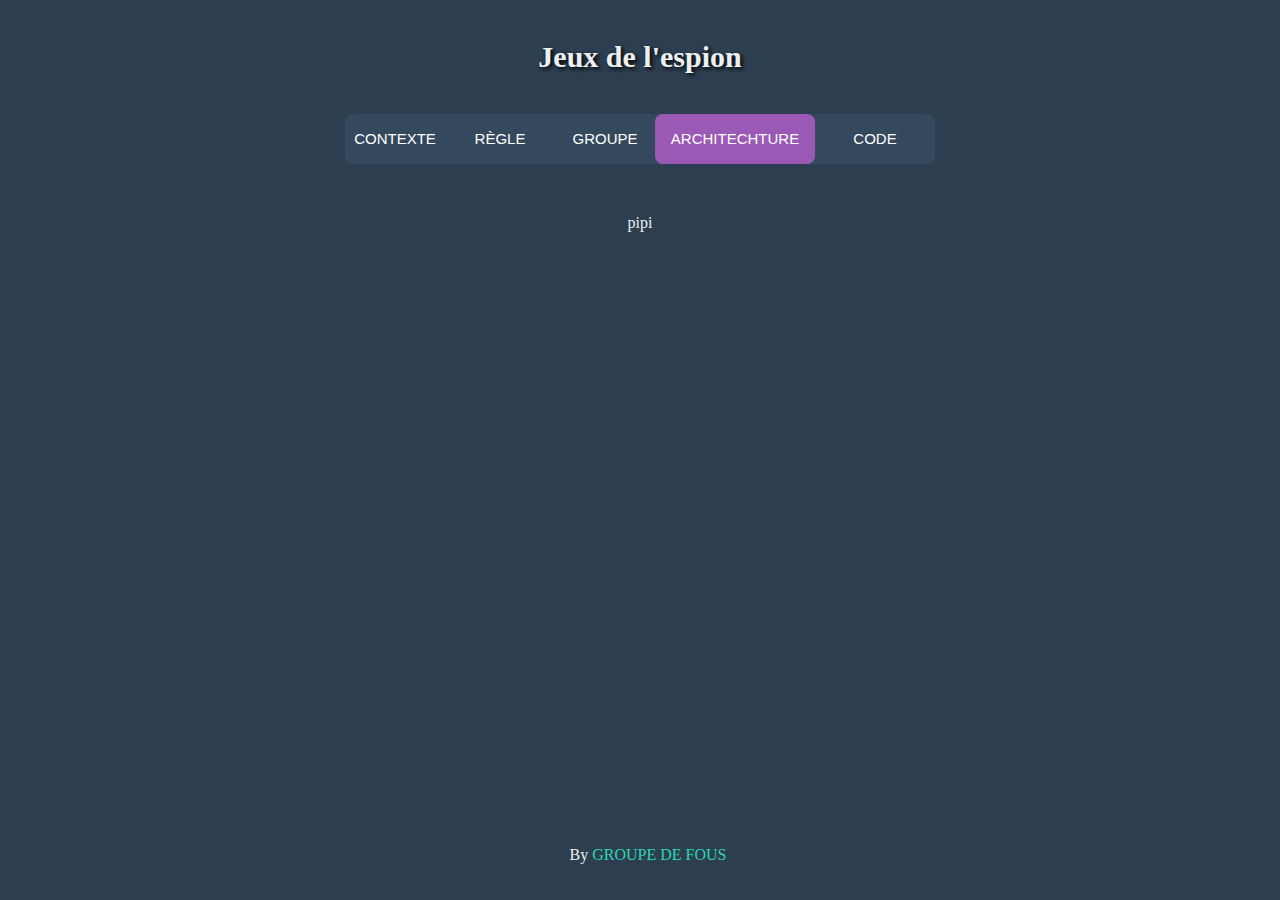
==== docs/archi.html @ 46669f70 "site sans contenu (fonctionnel)" ====
<!DOCTYPE html PUBLIC "-//W3C//DTD HTML 4.01//EN">
<html>
<link rel="stylesheet" href="index.css">
<header>
  <h1>Jeux de l'espion</h1>

  <nav>
    <a href="index.html">Contexte</a>
    <a href="regle.html">Règle</a>
    <a href="groupe.html">groupe</a>
    <a href="archi.html">architechture</a>
    <a href="code.html">Code</a>
    <div class="animation start-portefolio"></div>


  </nav>

</header>

<body>


<p> pipi</p>


</body>
<footer>
  <p>
    By <span>GROUPE DE FOUS</span>
  </p>
</footer>

</html>
---- docs/index.css ----
nav {
    margin: 27px auto 0;
  
    position: relative;
    width: 590px;
    height: 50px;
    background-color: #34495e;
    border-radius: 8px;
    font-size: 0;
  }
  nav a {
    line-height: 50px;
    height: 100%;
    font-size: 15px;
    display: inline-block;
    position: relative;
    z-index: 1;
    text-decoration: none;
    text-transform: uppercase;
    text-align: center;
    color: white;
    cursor: pointer;
  }
  nav .animation {
    position: absolute;
    height: 100%;
    top: 0;
    z-index: 0;
    transition: all .5s ease 0s;
    border-radius: 8px;
  }
  a:nth-child(1) {
    width: 100px;
  }
  a:nth-child(2) {
    width: 110px;
  }
  a:nth-child(3) {
    width: 100px;
  }
  a:nth-child(4) {
    width: 160px;
  }
  a:nth-child(5) {
    width: 120px;
  }
  nav .start-home, a:nth-child(1):hover~.animation {
    width: 100px;
    left: 0;
    background-color: #1abc9c;
  }

  nav .start-regle, a:nth-child(2):hover~.animation {
    width: 100px;
    left: 110px;
    background-color: #e74c3c;
  }
  
  nav .start-blog, a:nth-child(3):hover~.animation {
    width: 100px;
    left: 210px;
    background-color: #3498db;
  }
  nav .start-portefolio, a:nth-child(4):hover~.animation {
    width: 160px;
    left: 310px;
    background-color: #9b59b6;
  }
  nav .start-contact, a:nth-child(5):hover~.animation {
    width: 120px;
    left: 470px;
    background-color: #e67e22;
  }
  
  body {
    font-size: 12px;
    font-family: sans-serif;
    background: #2c3e50;
  }
  h1 {
    text-align: center;
    margin: 40px 0 40px;
    text-align: center;
    font-size: 30px;
    color: #ecf0f1;
    text-shadow: 2px 2px 4px #000000;
    font-family: 'Cherry Swash', cursive;
  }

h2 {
  margin-left: 75px;
  margin: 40px 0 40px;
  text-align: left;
  font-size: 30px;
  color: #ecf0f1;
  text-shadow: 2px 2px 4px #000000;
  font-family: 'Cherry Swash', cursive;
}
  
  p {
    
      bottom: 20px;
      width: 100%;
      text-align: center;
      color: #ecf0f1;
      font-family: 'Cherry Swash',cursive;
      font-size: 16px;
  }
  
  span {
      color: #2BD6B4;
  }

  header {
  
 

    margin-bottom :50px;

    
  }

  body {
   

    
  }

  footer {
    position: absolute;
    bottom: 20px;
    width: 100%;
    text-align: center;
    color: #ecf0f1;
    font-family: 'Cherry Swash',cursive;
    font-size: 16px;

    
  }
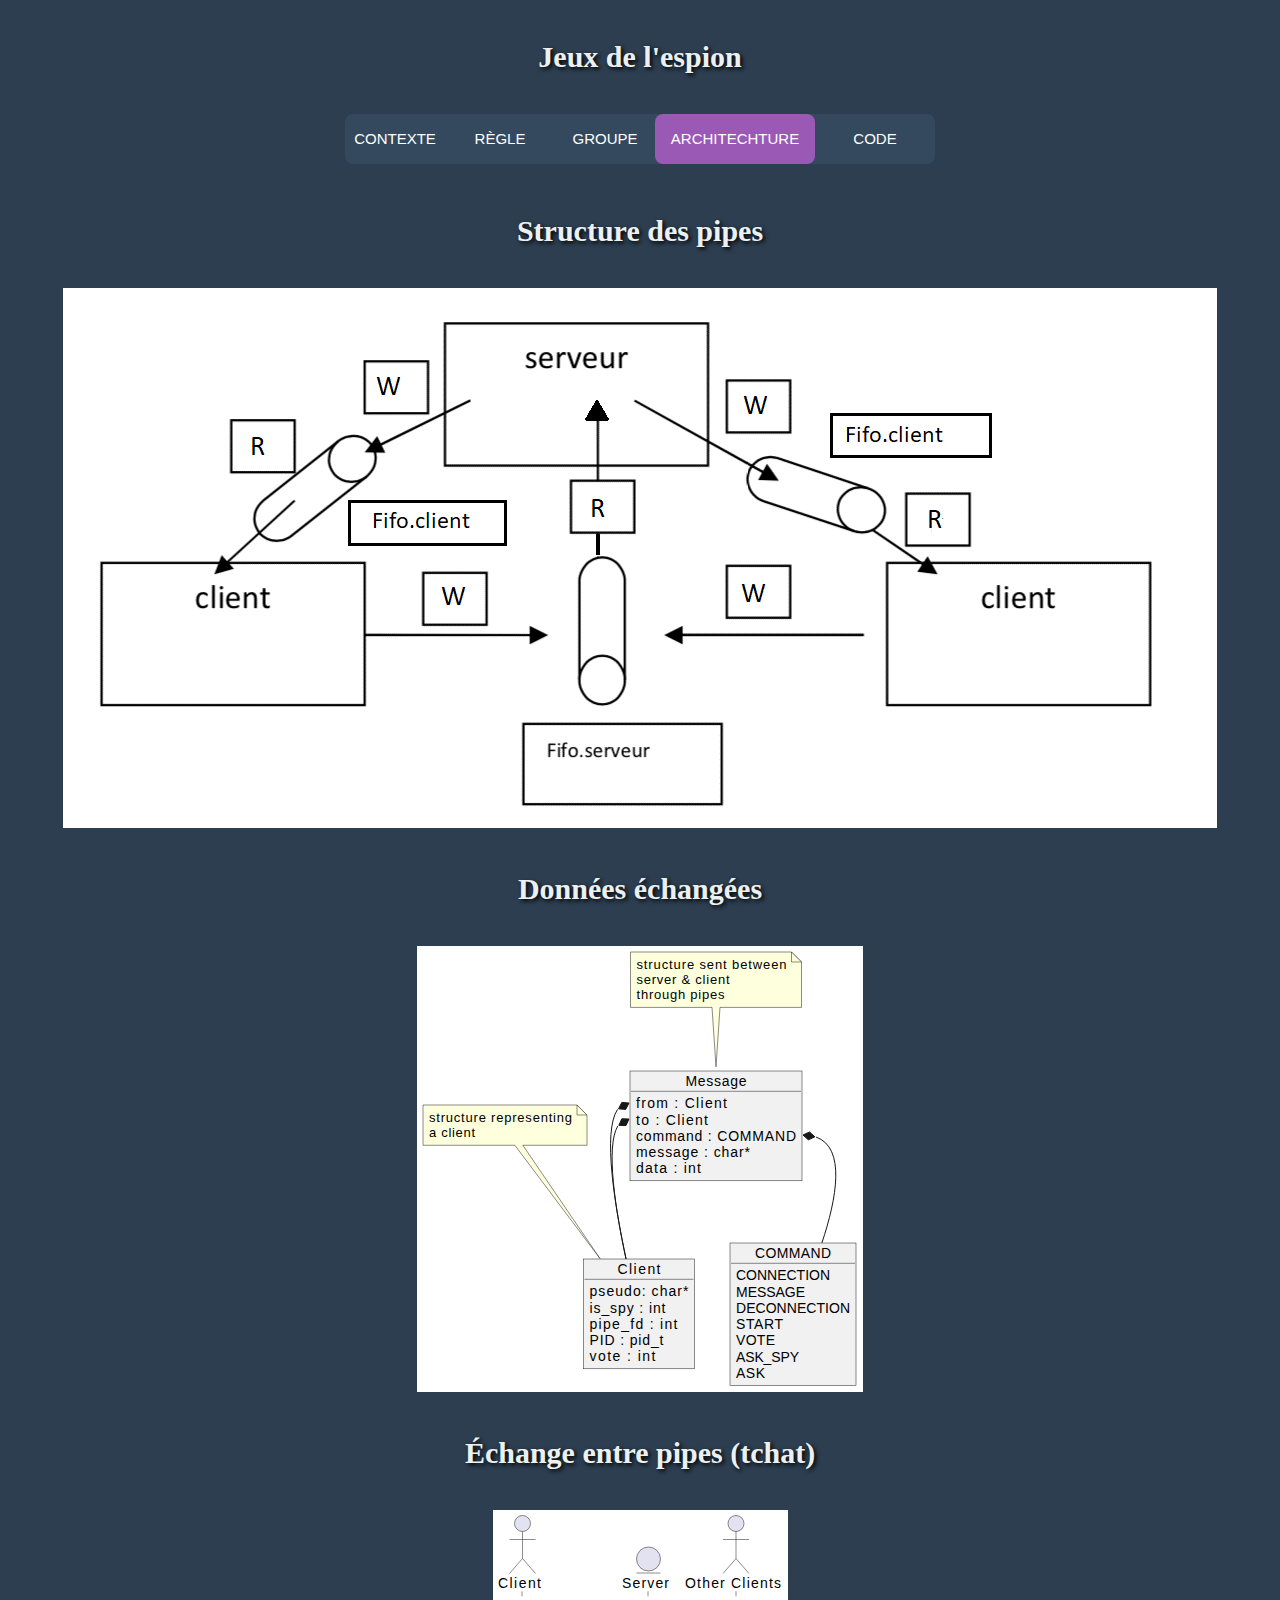
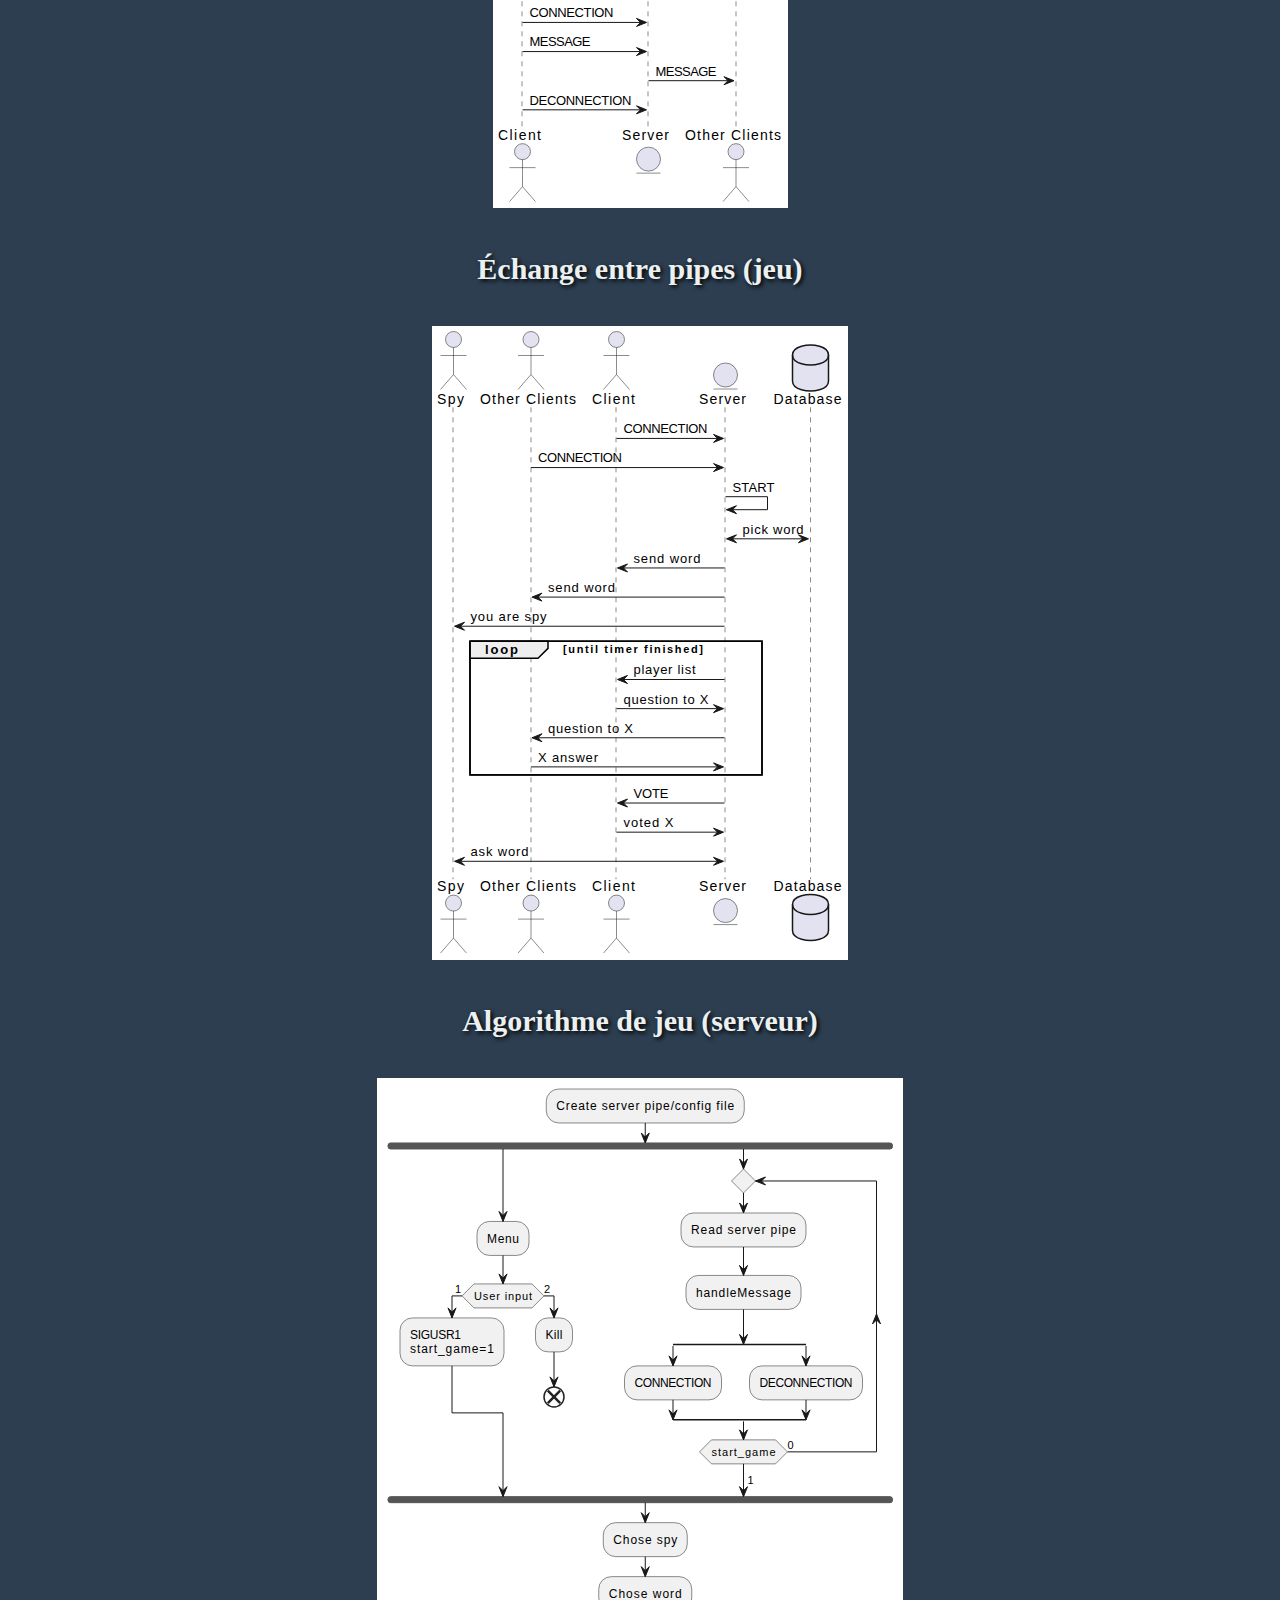
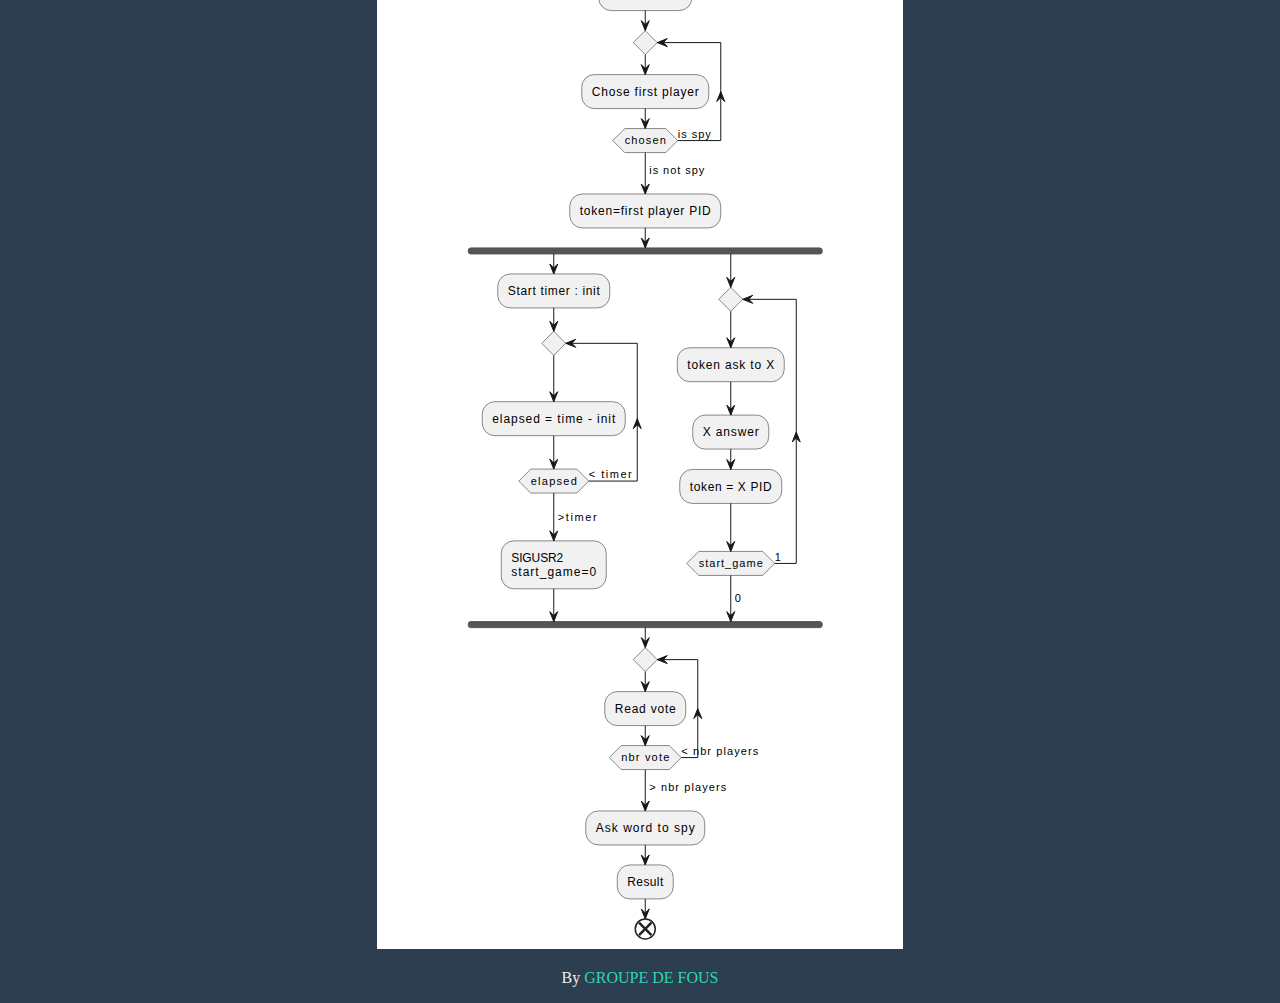
==== commit a2d62d7c: "architecture page OK" ====
--- a/docs/archi.html
+++ b/docs/archi.html
@@ -18,11 +18,20 @@
 </header>
 
 <body>
+    <h1>Structure des pipes</h1>
+    <p><img src="img/pipes_structure.png" alt="Pipe structure"></p>
 
+    <h1>Données échangées</h1>
+    <p><img src="img/structures.svg" alt="Pipe structure"></p>
 
-<p> pipi</p>
+    <h1>Échange entre pipes (tchat)</h1>
+    <p><img src="img/tchat_pipes_exchanges.svg" alt="Pipe structure"></p>
 
+    <h1>Échange entre pipes (jeu)</h1>
+    <p><img src="img/game_pipes_exchanges.svg" alt="Pipe structure"></p>
 
+    <h1>Algorithme de jeu (serveur)</h1>
+    <p><img src="img/algo_server.svg" alt="Algorithme de jeu"></p>
 </body>
 <footer>
   <p>
--- a/docs/index.css
+++ b/docs/index.css
@@ -127,7 +127,7 @@
   }
 
   footer {
-    position: absolute;
+    position: static;
     bottom: 20px;
     width: 100%;
     text-align: center;
@@ -137,5 +137,48 @@
 
     
   }
+.principal {
+
+  border-width:1px;
+  border-style:solid;
+  border-color:black;
+}
+.perso {
+
+  border-width:2px;
+  border-style:solid;
+  border-color:black;
+  display: flex;
+  align-items: stretch;
+}
+
+.photo{
+  
+  display: flex;
+  flex-flow: row-reverse nowrap;
+  height: 100%;
+  width: 30%;
+  display: inline-block;
+  padding: 10px;
 
 
+}
+
+.contenu {
+
+  display: flex;
+  flex-flow: row-reverse nowrap;
+  height: 100%;
+  display: inline-block;
+  padding: 10px;
+
+
+}
+.image-ronde{
+  width : 200px; height : 200px;
+  border: none;
+  border-radius : 100px;
+  display: block;
+  margin-left: auto;
+  margin-right: auto;
+}
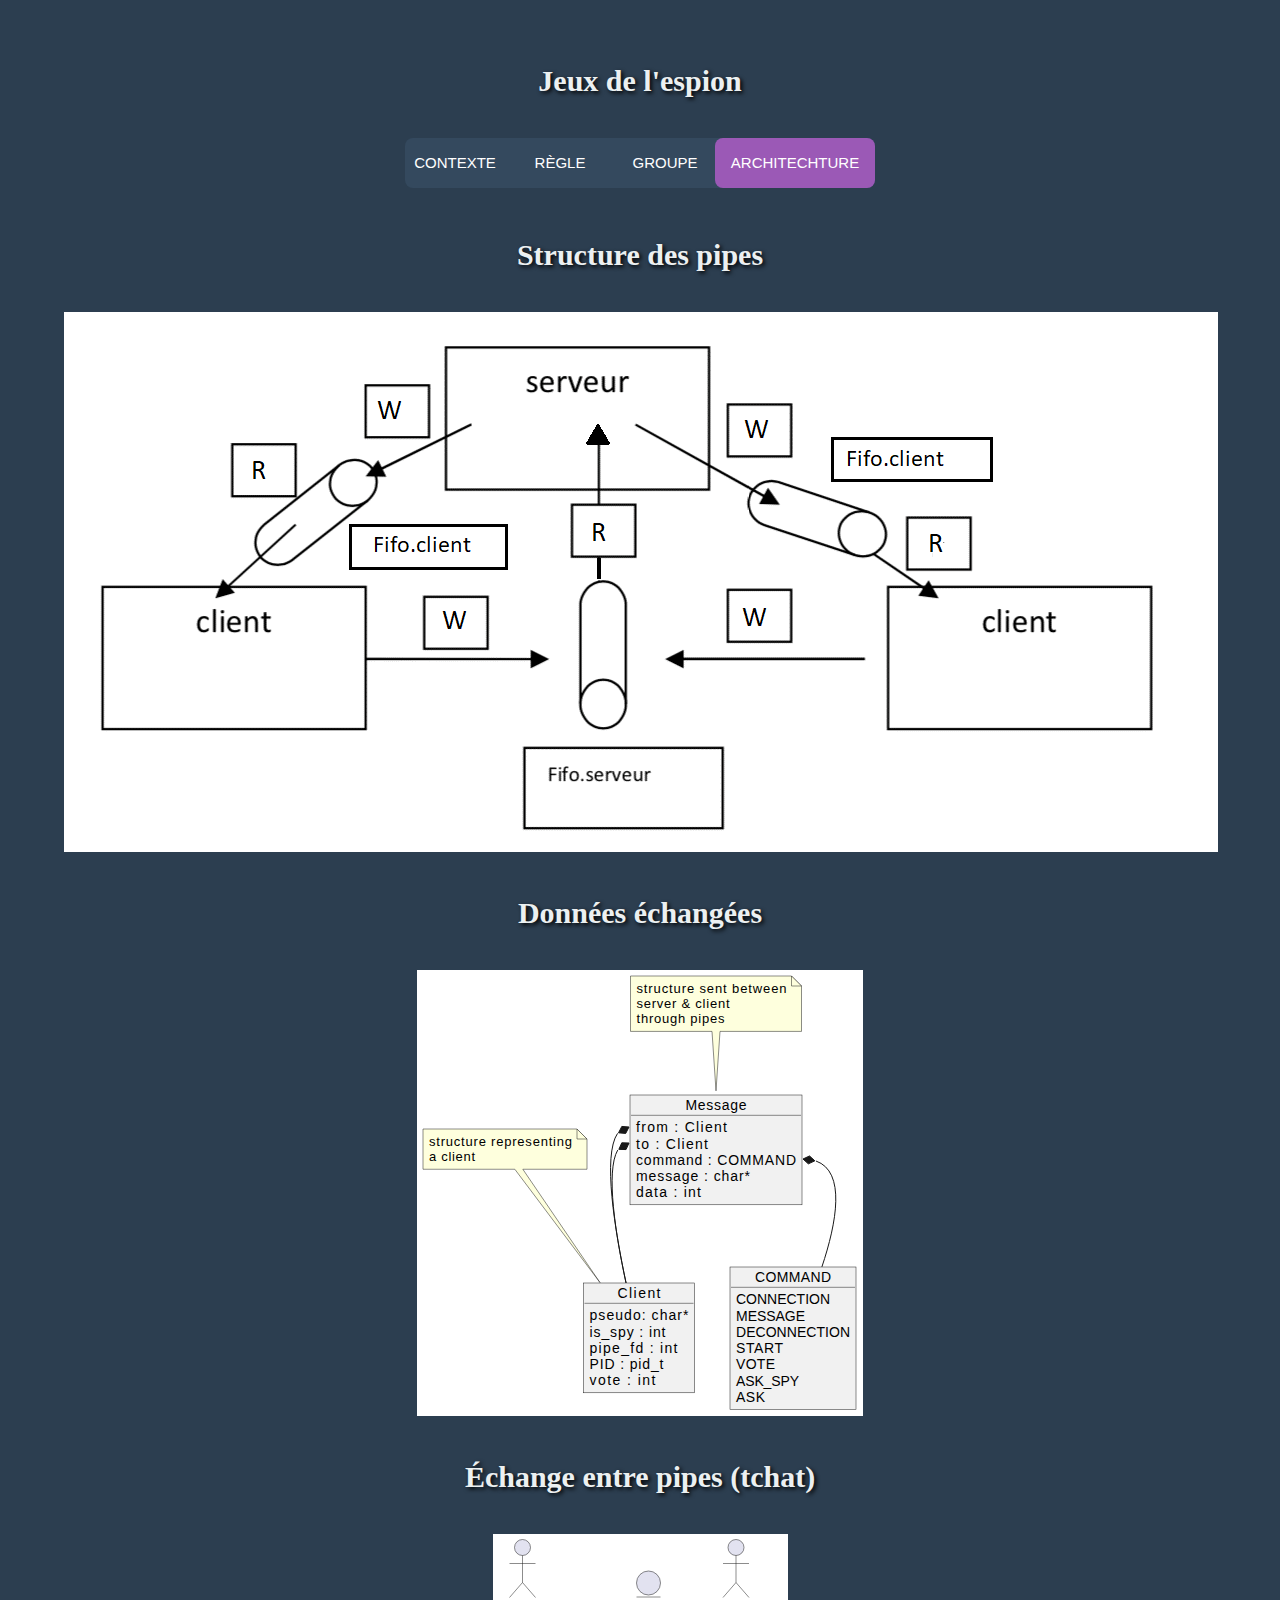
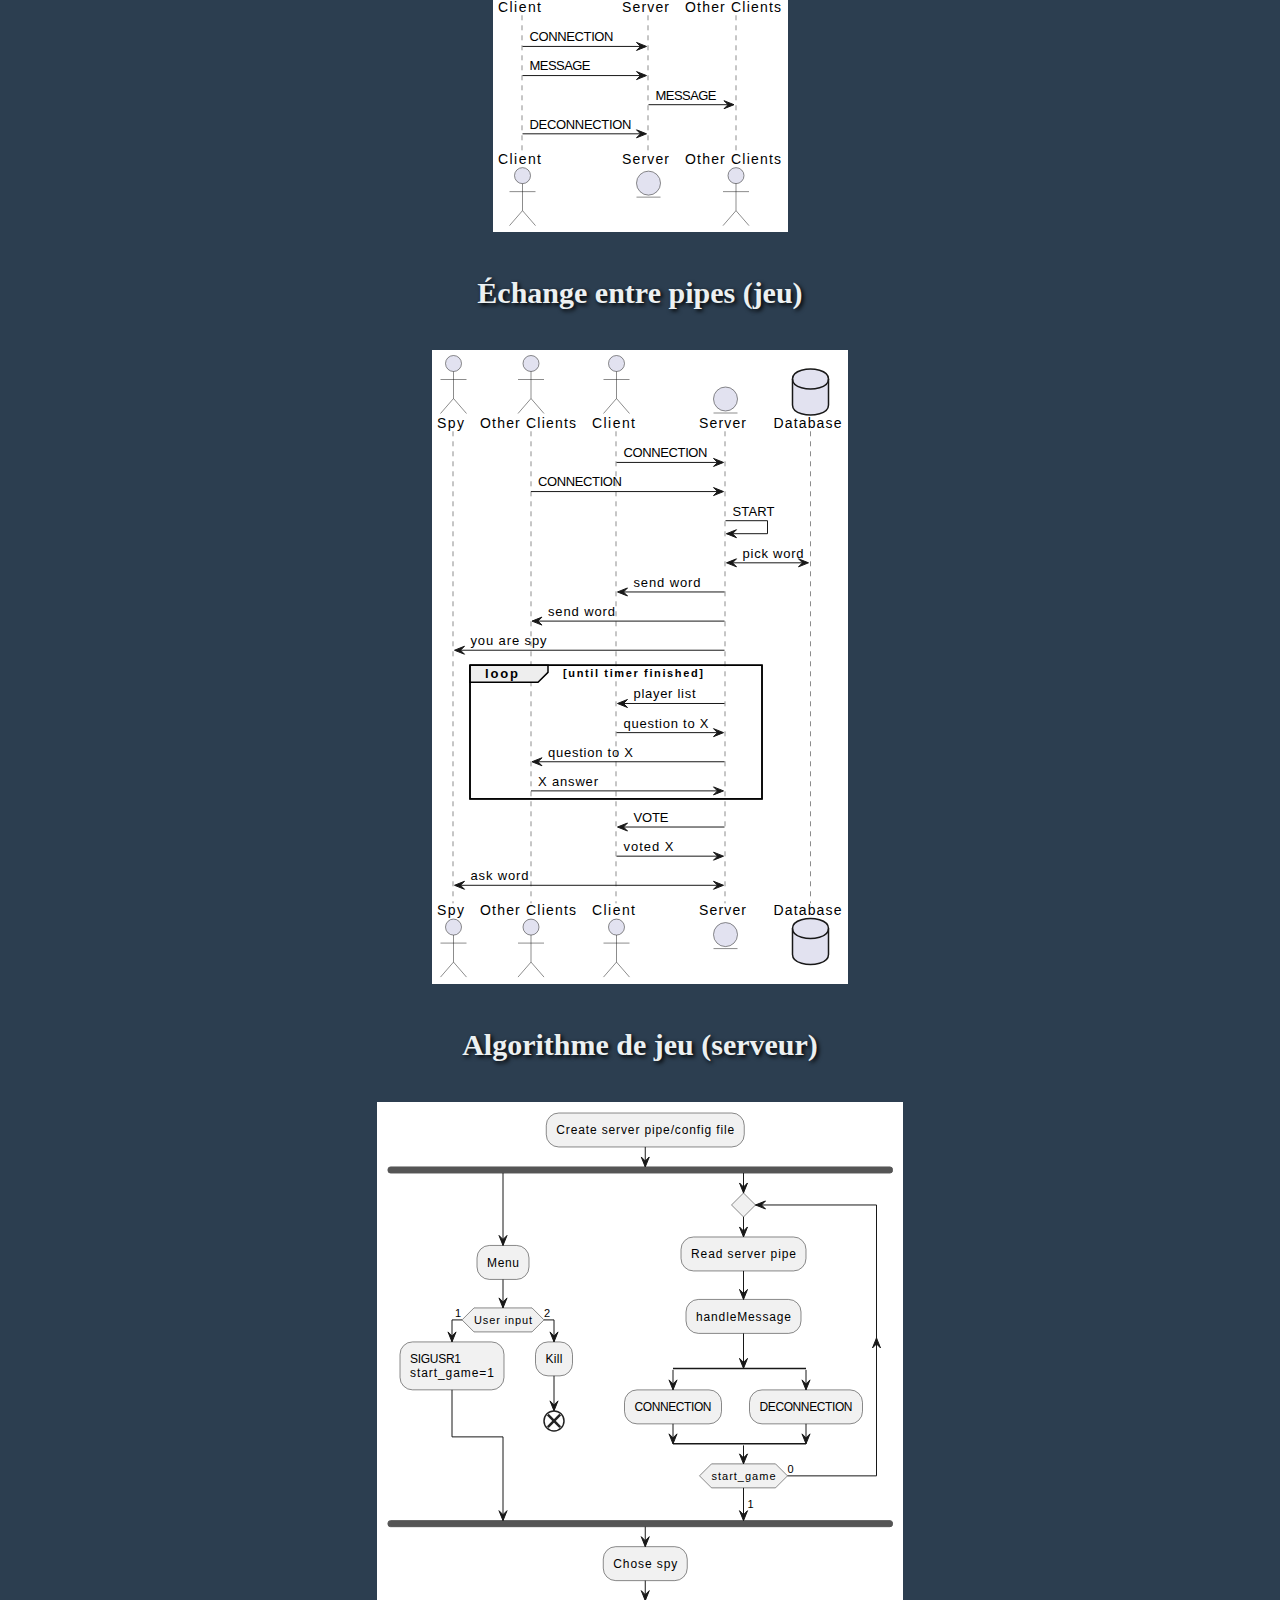
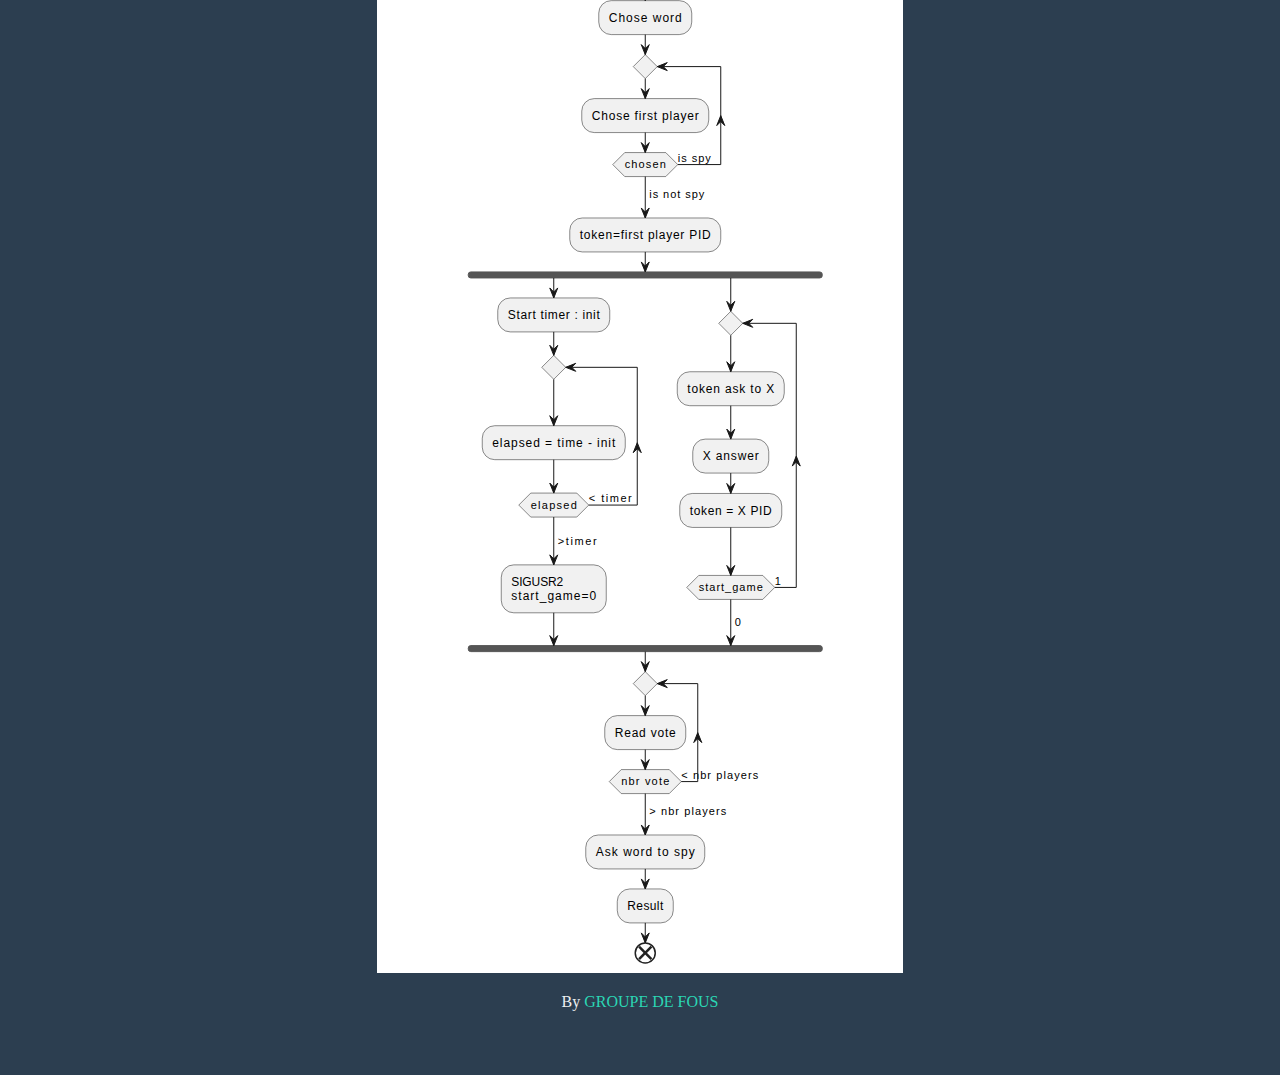
==== commit 4a424891: "page contextge OK besin de modif régle" ====
--- a/docs/archi.html
+++ b/docs/archi.html
@@ -9,7 +9,6 @@
     <a href="regle.html">Règle</a>
     <a href="groupe.html">groupe</a>
     <a href="archi.html">architechture</a>
-    <a href="code.html">Code</a>
     <div class="animation start-portefolio"></div>
 
 
--- a/docs/index.css
+++ b/docs/index.css
@@ -2,7 +2,7 @@
     margin: 27px auto 0;
   
     position: relative;
-    width: 590px;
+    width: 470px;
     height: 50px;
     background-color: #34495e;
     border-radius: 8px;
@@ -55,7 +55,7 @@
     left: 110px;
     background-color: #e74c3c;
   }
-  
+
   nav .start-blog, a:nth-child(3):hover~.animation {
     width: 100px;
     left: 210px;
@@ -71,11 +71,12 @@
     left: 470px;
     background-color: #e67e22;
   }
-  
+
   body {
     font-size: 12px;
     font-family: sans-serif;
     background: #2c3e50;
+    margin:5%;
   }
   h1 {
     text-align: center;
@@ -96,9 +97,9 @@
   text-shadow: 2px 2px 4px #000000;
   font-family: 'Cherry Swash', cursive;
 }
-  
+
   p {
-    
+
       bottom: 20px;
       width: 100%;
       text-align: center;
@@ -106,25 +107,31 @@
       font-family: 'Cherry Swash',cursive;
       font-size: 16px;
   }
-  
+
+.context {
+
+  bottom: 20px;
+  width: 100%;
+  text-align: left;
+  color: #ecf0f1;
+  font-family: 'Cherry Swash',cursive;
+  font-size: 16px;
+  margin-left: 3%;
+}
+
   span {
       color: #2BD6B4;
   }
 
   header {
-  
- 
+
+
 
     margin-bottom :50px;
 
-    
+
   }
 
-  body {
-   
-
-    
-  }
 
   footer {
     position: static;
@@ -135,7 +142,7 @@
     font-family: 'Cherry Swash',cursive;
     font-size: 16px;
 
-    
+
   }
 .principal {
 
@@ -153,7 +160,7 @@
 }
 
 .photo{
-  
+
   display: flex;
   flex-flow: row-reverse nowrap;
   height: 100%;
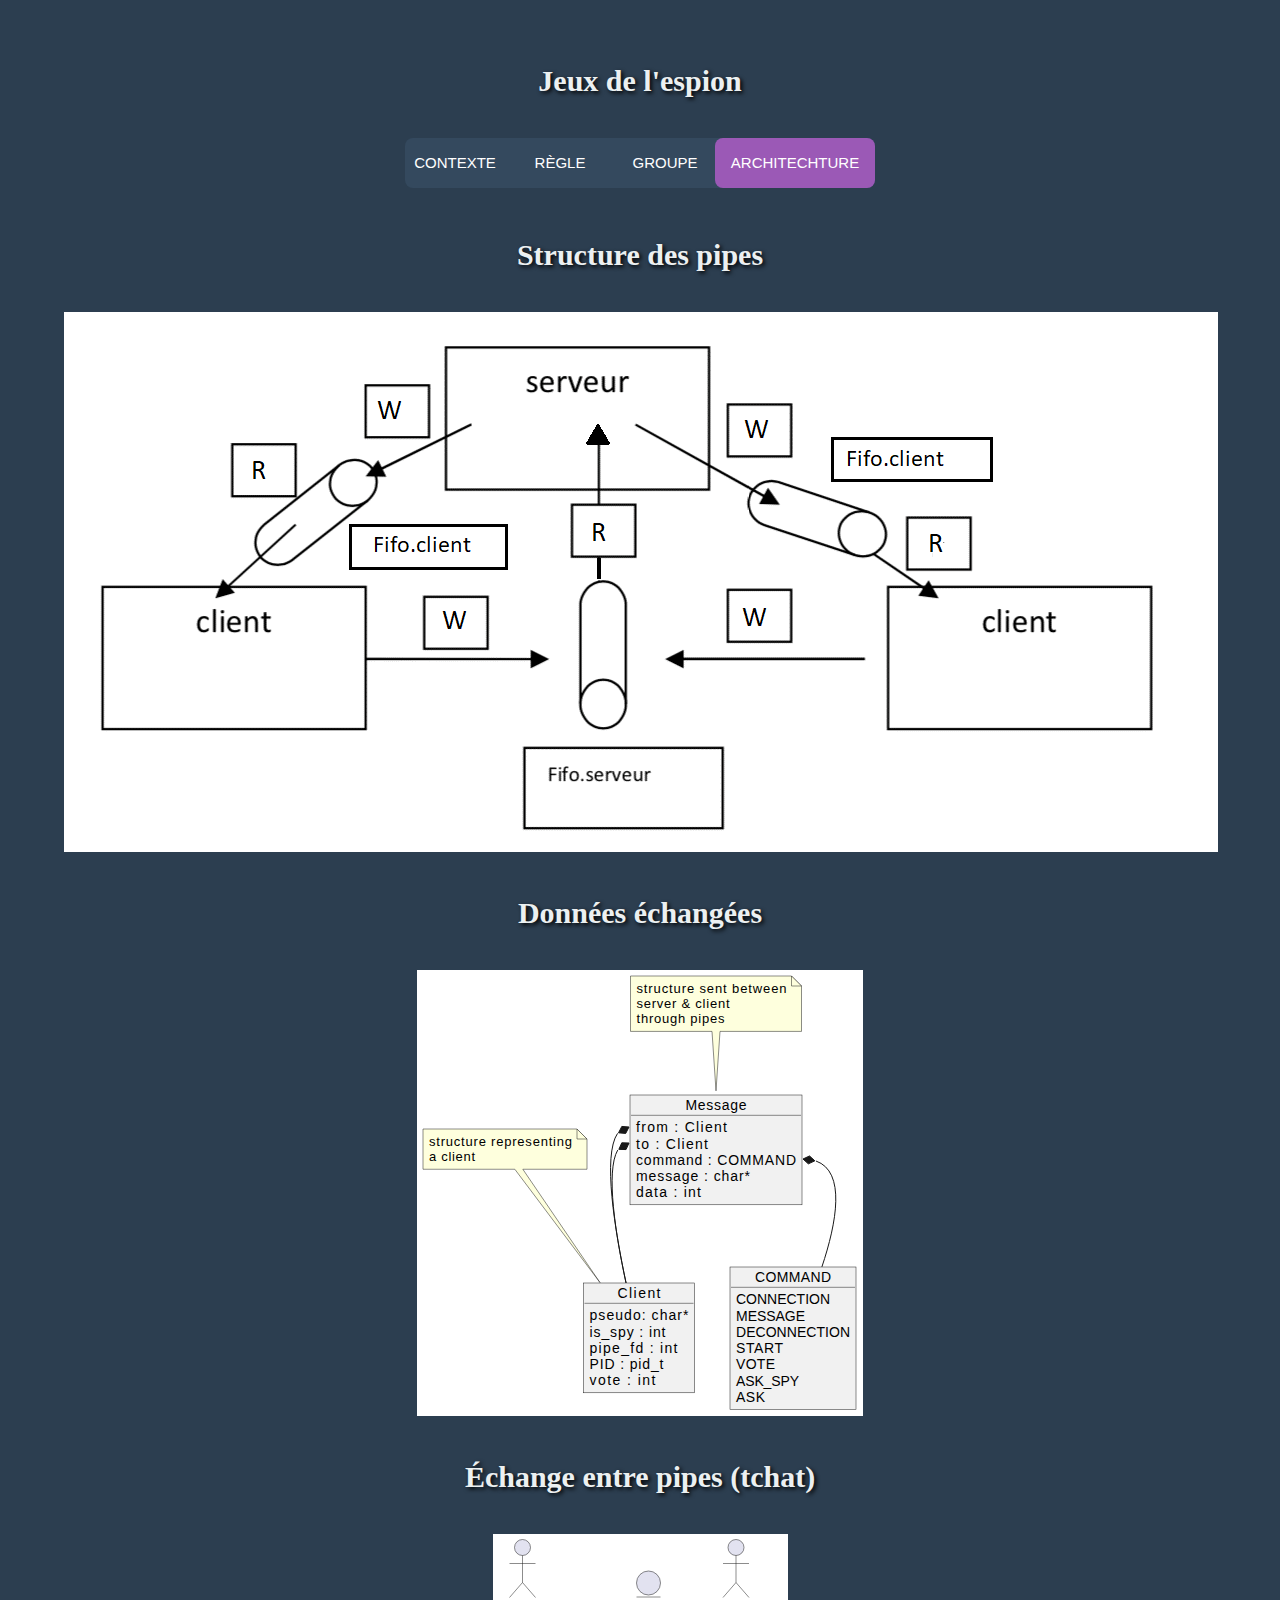
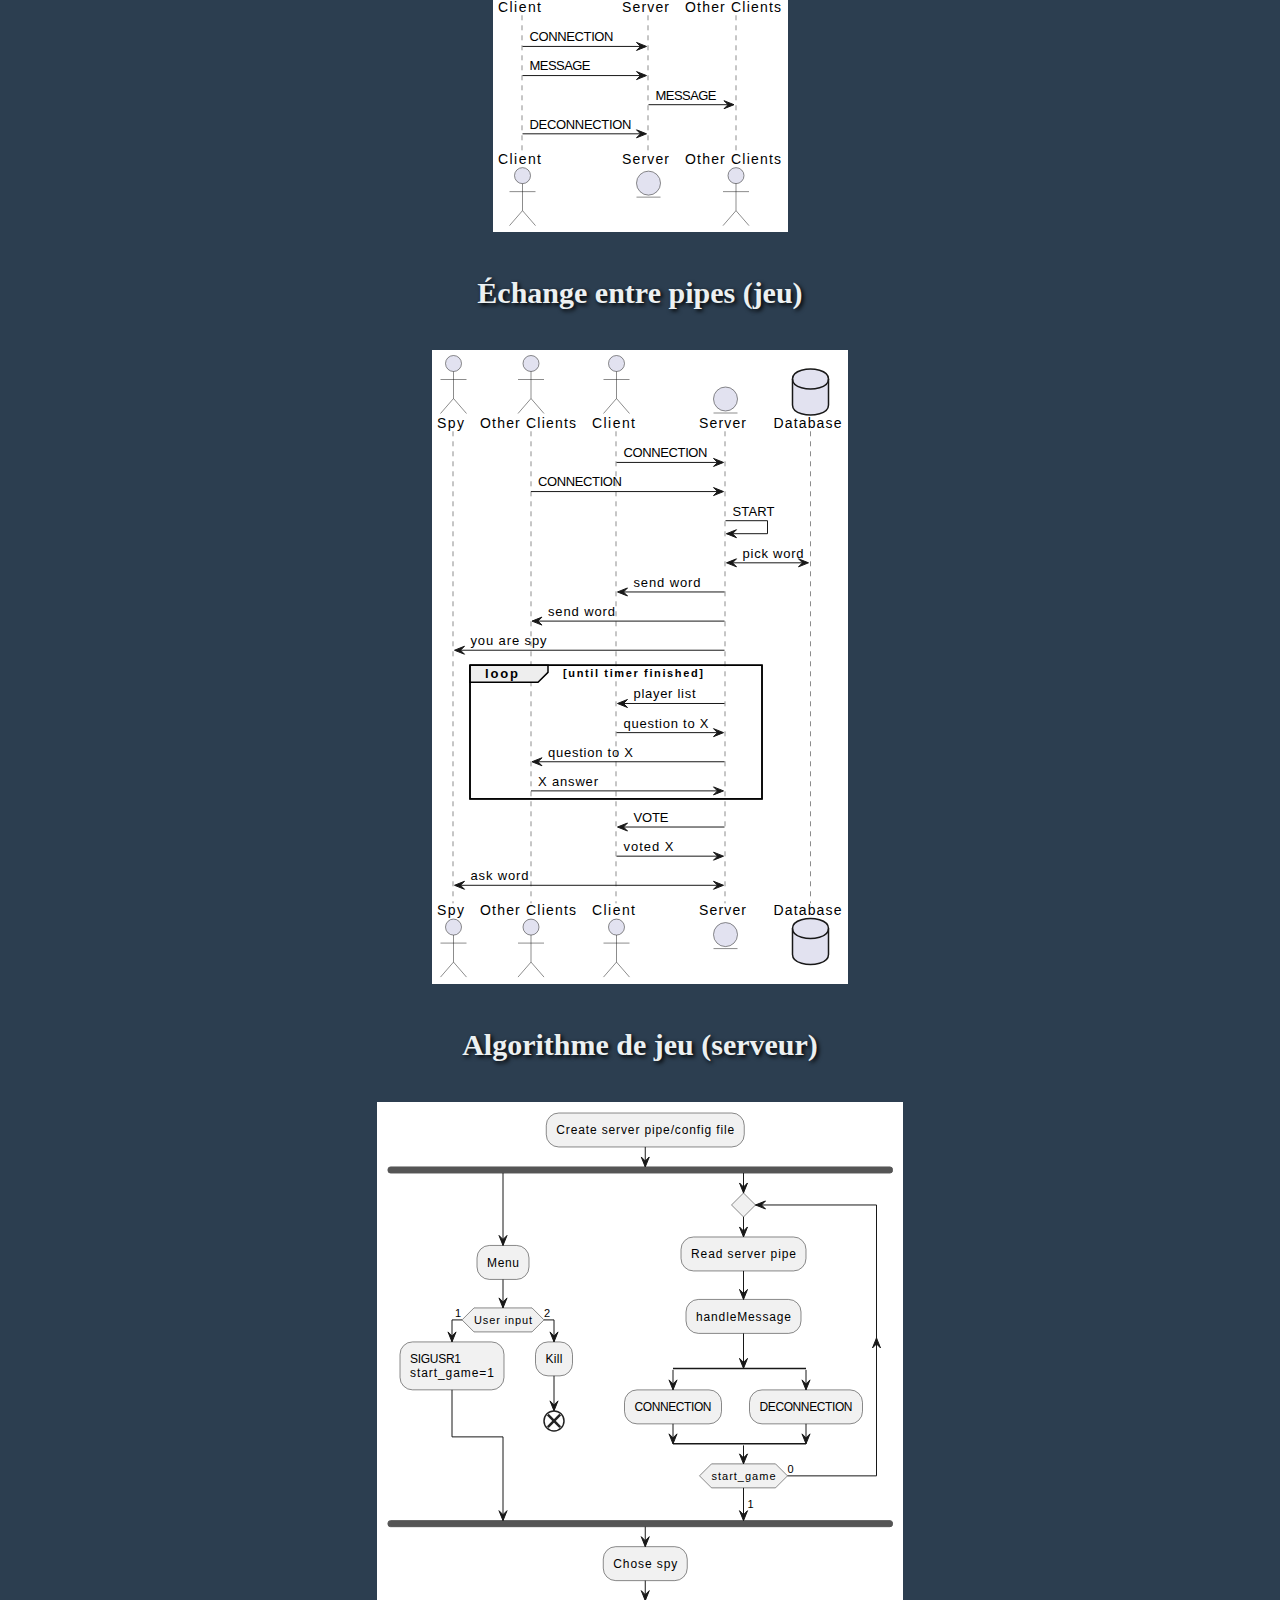
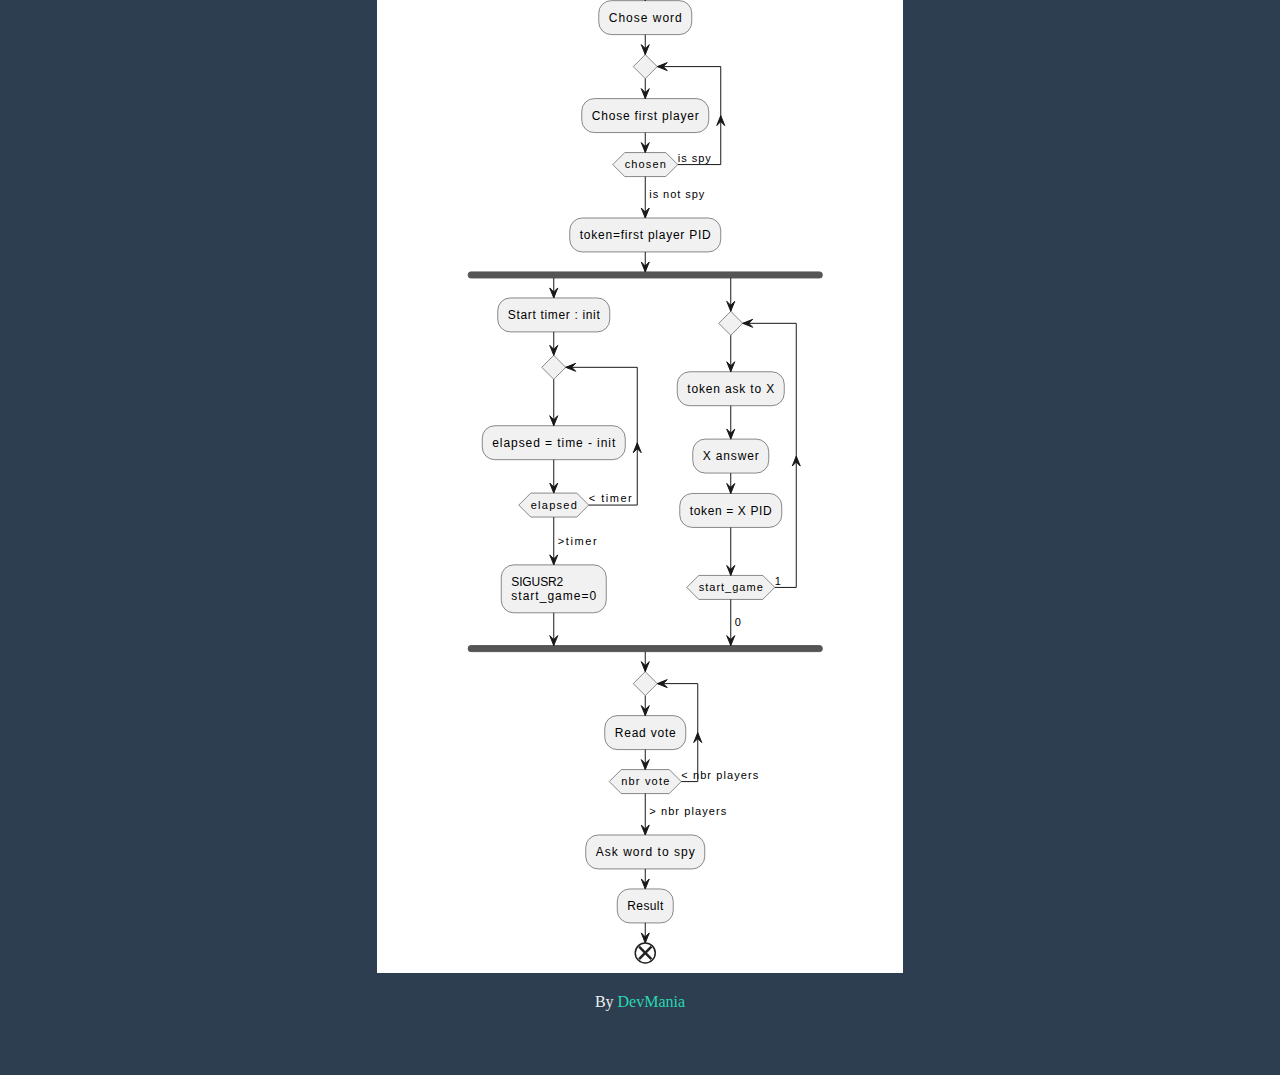
==== commit 631a0c82: "besoin ajout personne groupe et tuto en régle" ====
--- a/docs/archi.html
+++ b/docs/archi.html
@@ -34,7 +34,7 @@
 </body>
 <footer>
   <p>
-    By <span>GROUPE DE FOUS</span>
+    By <span>DevMania</span>
   </p>
 </footer>
 
--- a/docs/index.css
+++ b/docs/index.css
@@ -160,13 +160,17 @@
 }
 
 .photo{
-
+  right: 100px;
+  border-width:2px;
+  border-style:solid;
+  border-color:black;
   display: flex;
-  flex-flow: row-reverse nowrap;
+  position: static;
   height: 100%;
-  width: 30%;
+  width: 17%;
   display: inline-block;
   padding: 10px;
+  margin-left: 0px;
 
 
 }
@@ -178,6 +182,7 @@
   height: 100%;
   display: inline-block;
   padding: 10px;
+  width: 83%;
 
 
 }
